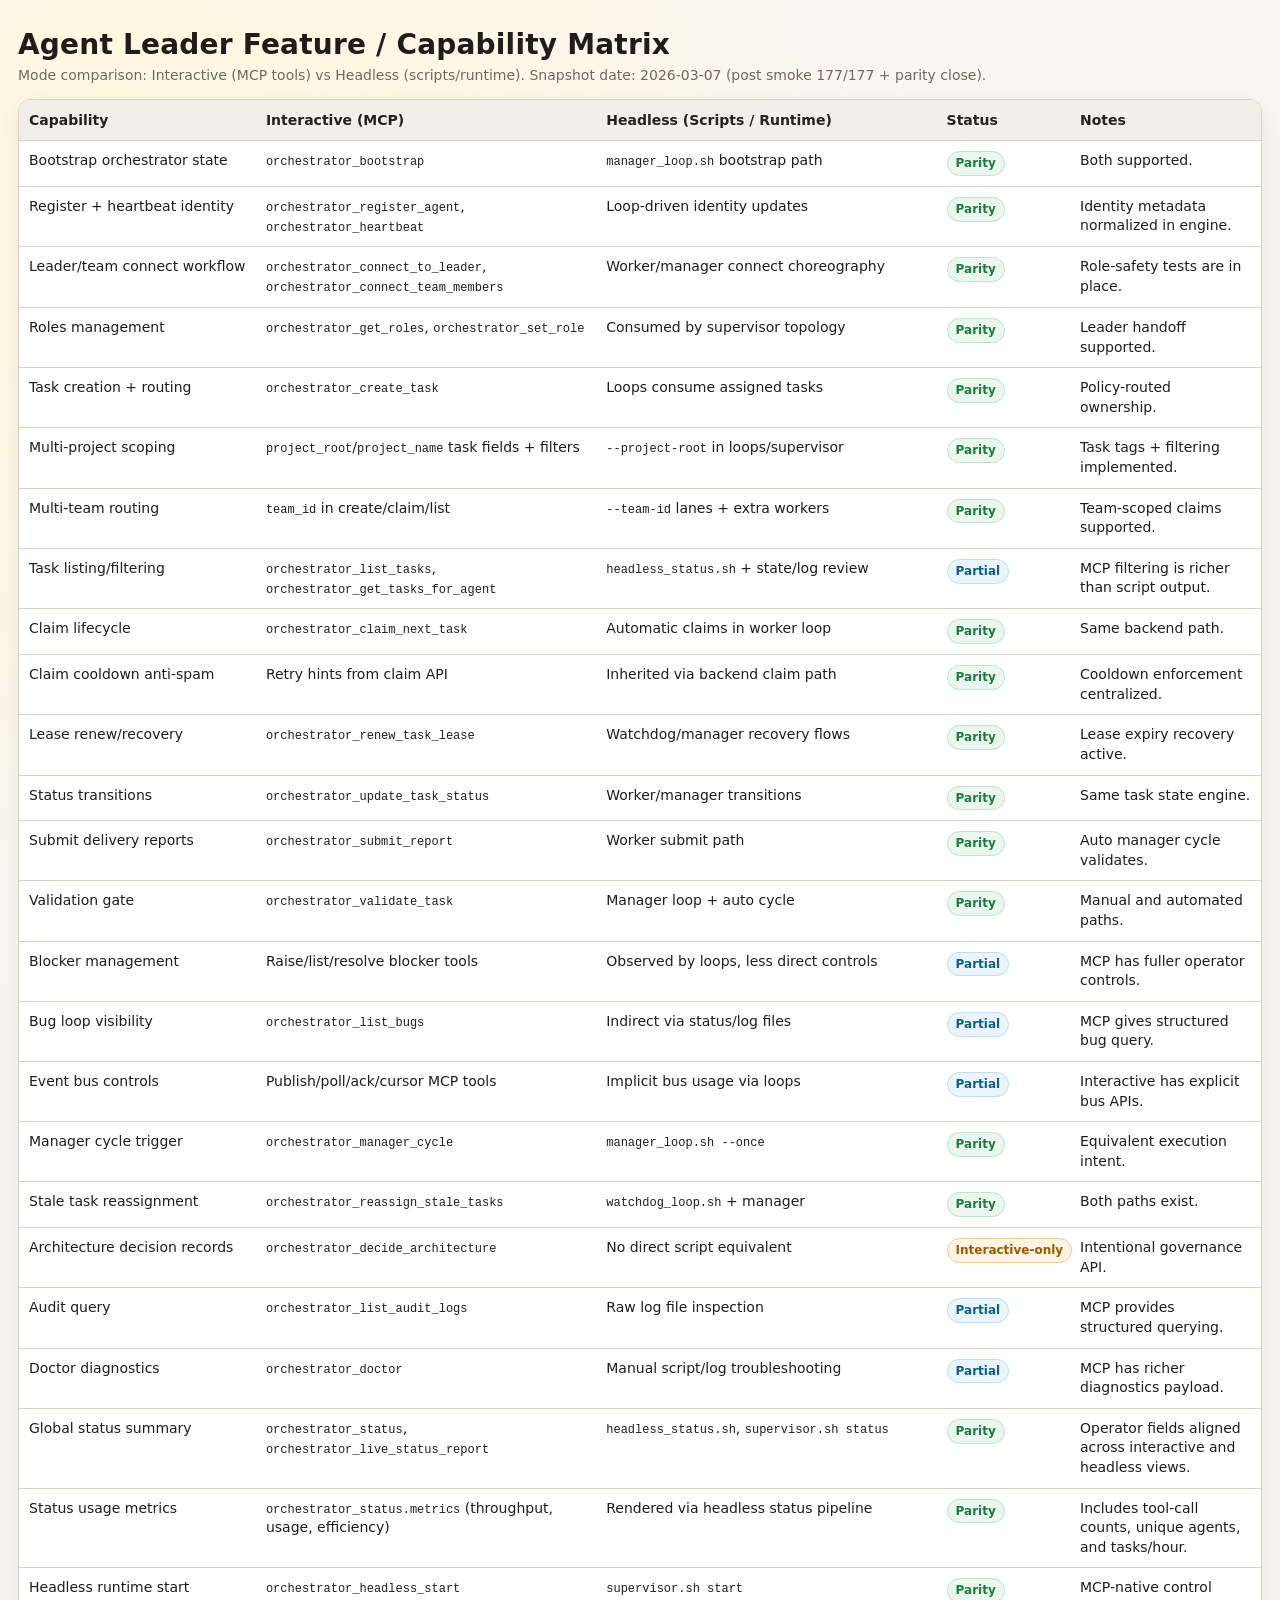
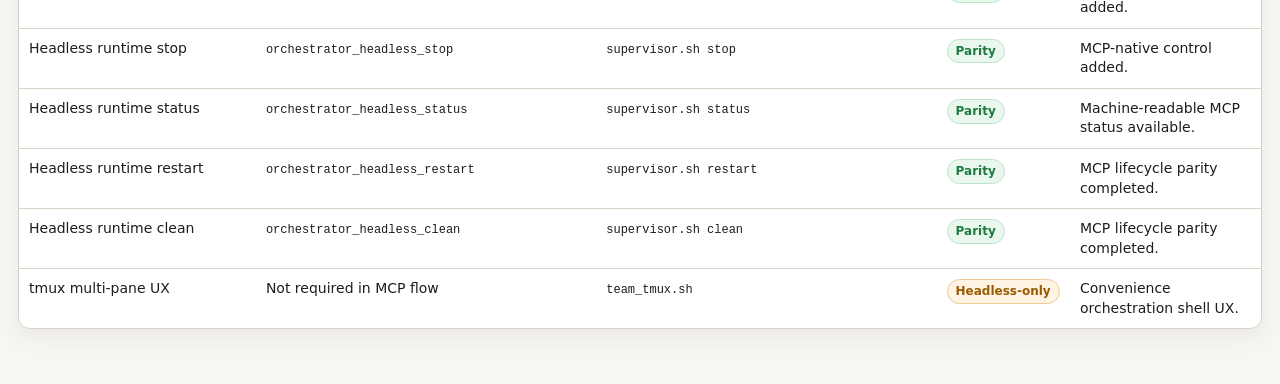
==== docs/capability-matrix.html @ 92a0e6e8 "docs: refresh capability matrix with final parity and metrics status" ====
<!doctype html>
<html lang="en">
<head>
  <meta charset="utf-8" />
  <meta name="viewport" content="width=device-width, initial-scale=1" />
  <title>Agent Leader Capability Matrix</title>
  <style>
    :root {
      --bg: #f7f6f2;
      --panel: #ffffff;
      --ink: #1e1d1a;
      --muted: #6f6a5f;
      --line: #d8d2c6;
      --ok: #1f7a3e;
      --warn: #9a5a00;
      --partial: #0b5f8a;
      --interactive: #1e3a8a;
      --headless: #7c2d12;
    }
    body {
      margin: 0;
      font-family: "IBM Plex Sans", "Segoe UI", system-ui, sans-serif;
      color: var(--ink);
      background: radial-gradient(circle at 10% 10%, #fff8dd 0%, var(--bg) 40%), var(--bg);
    }
    .wrap {
      max-width: 1400px;
      margin: 28px auto;
      padding: 0 18px 28px;
    }
    h1 {
      margin: 0 0 6px;
      font-size: 28px;
      letter-spacing: 0.2px;
    }
    .meta {
      color: var(--muted);
      margin-bottom: 16px;
      font-size: 14px;
    }
    .card {
      background: var(--panel);
      border: 1px solid var(--line);
      border-radius: 12px;
      overflow: hidden;
      box-shadow: 0 8px 24px rgba(0,0,0,0.06);
    }
    table {
      width: 100%;
      border-collapse: collapse;
      table-layout: fixed;
      font-size: 14px;
    }
    thead th {
      text-align: left;
      background: #f2efe8;
      color: #222;
      border-bottom: 1px solid var(--line);
      padding: 12px 10px;
      position: sticky;
      top: 0;
      z-index: 1;
    }
    tbody td {
      border-top: 1px solid var(--line);
      vertical-align: top;
      padding: 10px;
      line-height: 1.4;
    }
    tbody tr:hover { background: #faf8f3; }
    .w-cap { width: 19%; }
    .w-int { width: 28%; }
    .w-head { width: 28%; }
    .w-status { width: 10%; }
    .w-notes { width: 15%; }
    .tag {
      display: inline-block;
      padding: 3px 8px;
      border-radius: 999px;
      font-weight: 600;
      font-size: 12px;
      border: 1px solid transparent;
      white-space: nowrap;
    }
    .t-parity { color: var(--ok); border-color: #bde3c9; background: #eaf7ef; }
    .t-partial { color: var(--partial); border-color: #b9dff3; background: #eaf5fb; }
    .t-io { color: var(--warn); border-color: #efc996; background: #fff3e3; }
    code { font-family: "IBM Plex Mono", ui-monospace, SFMono-Regular, Menlo, monospace; font-size: 12px; }
  </style>
</head>
<body>
  <div class="wrap">
    <h1>Agent Leader Feature / Capability Matrix</h1>
    <div class="meta">Mode comparison: Interactive (MCP tools) vs Headless (scripts/runtime). Snapshot date: 2026-03-07 (post smoke 177/177 + parity close).</div>

    <div class="card">
      <table>
        <thead>
          <tr>
            <th class="w-cap">Capability</th>
            <th class="w-int">Interactive (MCP)</th>
            <th class="w-head">Headless (Scripts / Runtime)</th>
            <th class="w-status">Status</th>
            <th class="w-notes">Notes</th>
          </tr>
        </thead>
        <tbody>
          <tr><td>Bootstrap orchestrator state</td><td><code>orchestrator_bootstrap</code></td><td><code>manager_loop.sh</code> bootstrap path</td><td><span class="tag t-parity">Parity</span></td><td>Both supported.</td></tr>
          <tr><td>Register + heartbeat identity</td><td><code>orchestrator_register_agent</code>, <code>orchestrator_heartbeat</code></td><td>Loop-driven identity updates</td><td><span class="tag t-parity">Parity</span></td><td>Identity metadata normalized in engine.</td></tr>
          <tr><td>Leader/team connect workflow</td><td><code>orchestrator_connect_to_leader</code>, <code>orchestrator_connect_team_members</code></td><td>Worker/manager connect choreography</td><td><span class="tag t-parity">Parity</span></td><td>Role-safety tests are in place.</td></tr>
          <tr><td>Roles management</td><td><code>orchestrator_get_roles</code>, <code>orchestrator_set_role</code></td><td>Consumed by supervisor topology</td><td><span class="tag t-parity">Parity</span></td><td>Leader handoff supported.</td></tr>
          <tr><td>Task creation + routing</td><td><code>orchestrator_create_task</code></td><td>Loops consume assigned tasks</td><td><span class="tag t-parity">Parity</span></td><td>Policy-routed ownership.</td></tr>
          <tr><td>Multi-project scoping</td><td><code>project_root</code>/<code>project_name</code> task fields + filters</td><td><code>--project-root</code> in loops/supervisor</td><td><span class="tag t-parity">Parity</span></td><td>Task tags + filtering implemented.</td></tr>
          <tr><td>Multi-team routing</td><td><code>team_id</code> in create/claim/list</td><td><code>--team-id</code> lanes + extra workers</td><td><span class="tag t-parity">Parity</span></td><td>Team-scoped claims supported.</td></tr>
          <tr><td>Task listing/filtering</td><td><code>orchestrator_list_tasks</code>, <code>orchestrator_get_tasks_for_agent</code></td><td><code>headless_status.sh</code> + state/log review</td><td><span class="tag t-partial">Partial</span></td><td>MCP filtering is richer than script output.</td></tr>
          <tr><td>Claim lifecycle</td><td><code>orchestrator_claim_next_task</code></td><td>Automatic claims in worker loop</td><td><span class="tag t-parity">Parity</span></td><td>Same backend path.</td></tr>
          <tr><td>Claim cooldown anti-spam</td><td>Retry hints from claim API</td><td>Inherited via backend claim path</td><td><span class="tag t-parity">Parity</span></td><td>Cooldown enforcement centralized.</td></tr>
          <tr><td>Lease renew/recovery</td><td><code>orchestrator_renew_task_lease</code></td><td>Watchdog/manager recovery flows</td><td><span class="tag t-parity">Parity</span></td><td>Lease expiry recovery active.</td></tr>
          <tr><td>Status transitions</td><td><code>orchestrator_update_task_status</code></td><td>Worker/manager transitions</td><td><span class="tag t-parity">Parity</span></td><td>Same task state engine.</td></tr>
          <tr><td>Submit delivery reports</td><td><code>orchestrator_submit_report</code></td><td>Worker submit path</td><td><span class="tag t-parity">Parity</span></td><td>Auto manager cycle validates.</td></tr>
          <tr><td>Validation gate</td><td><code>orchestrator_validate_task</code></td><td>Manager loop + auto cycle</td><td><span class="tag t-parity">Parity</span></td><td>Manual and automated paths.</td></tr>
          <tr><td>Blocker management</td><td>Raise/list/resolve blocker tools</td><td>Observed by loops, less direct controls</td><td><span class="tag t-partial">Partial</span></td><td>MCP has fuller operator controls.</td></tr>
          <tr><td>Bug loop visibility</td><td><code>orchestrator_list_bugs</code></td><td>Indirect via status/log files</td><td><span class="tag t-partial">Partial</span></td><td>MCP gives structured bug query.</td></tr>
          <tr><td>Event bus controls</td><td>Publish/poll/ack/cursor MCP tools</td><td>Implicit bus usage via loops</td><td><span class="tag t-partial">Partial</span></td><td>Interactive has explicit bus APIs.</td></tr>
          <tr><td>Manager cycle trigger</td><td><code>orchestrator_manager_cycle</code></td><td><code>manager_loop.sh --once</code></td><td><span class="tag t-parity">Parity</span></td><td>Equivalent execution intent.</td></tr>
          <tr><td>Stale task reassignment</td><td><code>orchestrator_reassign_stale_tasks</code></td><td><code>watchdog_loop.sh</code> + manager</td><td><span class="tag t-parity">Parity</span></td><td>Both paths exist.</td></tr>
          <tr><td>Architecture decision records</td><td><code>orchestrator_decide_architecture</code></td><td>No direct script equivalent</td><td><span class="tag t-io">Interactive-only</span></td><td>Intentional governance API.</td></tr>
          <tr><td>Audit query</td><td><code>orchestrator_list_audit_logs</code></td><td>Raw log file inspection</td><td><span class="tag t-partial">Partial</span></td><td>MCP provides structured querying.</td></tr>
          <tr><td>Doctor diagnostics</td><td><code>orchestrator_doctor</code></td><td>Manual script/log troubleshooting</td><td><span class="tag t-partial">Partial</span></td><td>MCP has richer diagnostics payload.</td></tr>
          <tr><td>Global status summary</td><td><code>orchestrator_status</code>, <code>orchestrator_live_status_report</code></td><td><code>headless_status.sh</code>, <code>supervisor.sh status</code></td><td><span class="tag t-parity">Parity</span></td><td>Operator fields aligned across interactive and headless views.</td></tr>
          <tr><td>Status usage metrics</td><td><code>orchestrator_status.metrics</code> (throughput, usage, efficiency)</td><td>Rendered via headless status pipeline</td><td><span class="tag t-parity">Parity</span></td><td>Includes tool-call counts, unique agents, and tasks/hour.</td></tr>
          <tr><td>Headless runtime start</td><td><code>orchestrator_headless_start</code></td><td><code>supervisor.sh start</code></td><td><span class="tag t-parity">Parity</span></td><td>MCP-native control added.</td></tr>
          <tr><td>Headless runtime stop</td><td><code>orchestrator_headless_stop</code></td><td><code>supervisor.sh stop</code></td><td><span class="tag t-parity">Parity</span></td><td>MCP-native control added.</td></tr>
          <tr><td>Headless runtime status</td><td><code>orchestrator_headless_status</code></td><td><code>supervisor.sh status</code></td><td><span class="tag t-parity">Parity</span></td><td>Machine-readable MCP status available.</td></tr>
          <tr><td>Headless runtime restart</td><td><code>orchestrator_headless_restart</code></td><td><code>supervisor.sh restart</code></td><td><span class="tag t-parity">Parity</span></td><td>MCP lifecycle parity completed.</td></tr>
          <tr><td>Headless runtime clean</td><td><code>orchestrator_headless_clean</code></td><td><code>supervisor.sh clean</code></td><td><span class="tag t-parity">Parity</span></td><td>MCP lifecycle parity completed.</td></tr>
          <tr><td>tmux multi-pane UX</td><td>Not required in MCP flow</td><td><code>team_tmux.sh</code></td><td><span class="tag t-io">Headless-only</span></td><td>Convenience orchestration shell UX.</td></tr>
        </tbody>
      </table>
    </div>
  </div>
</body>
</html>
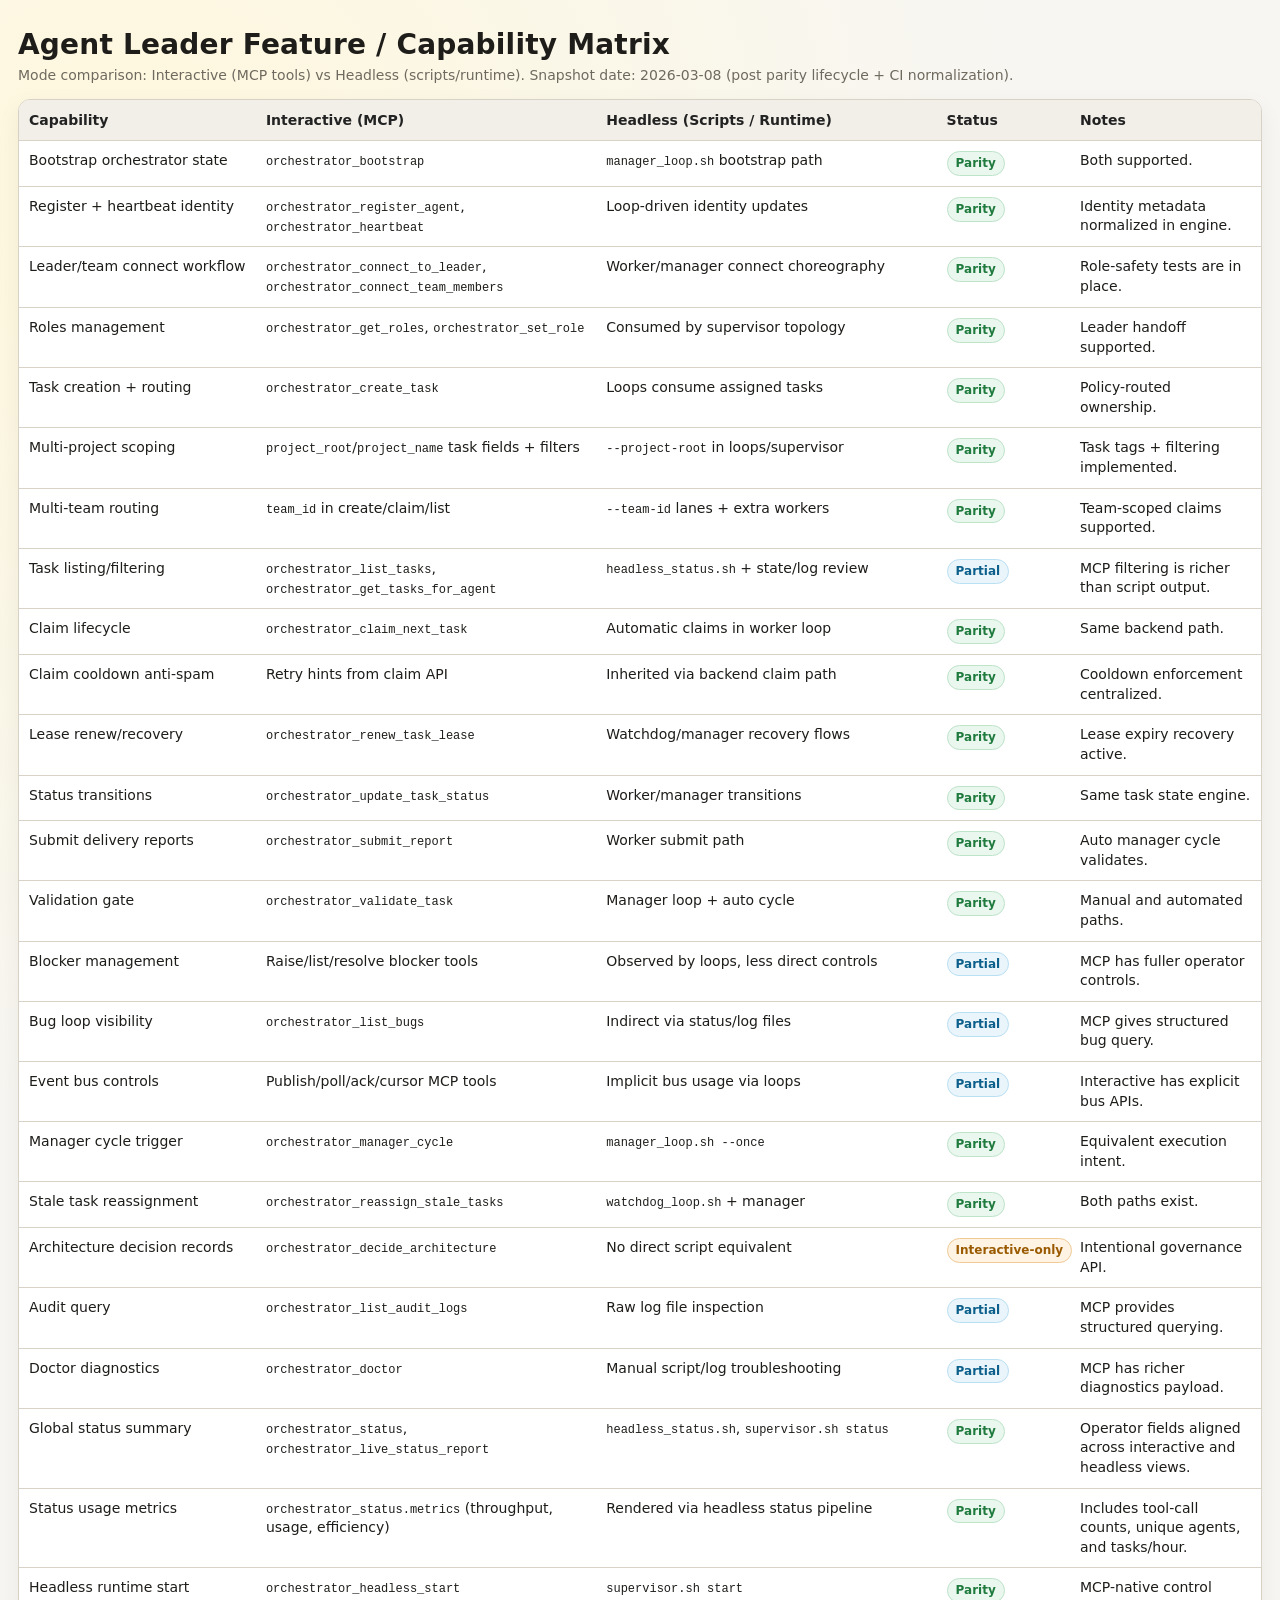
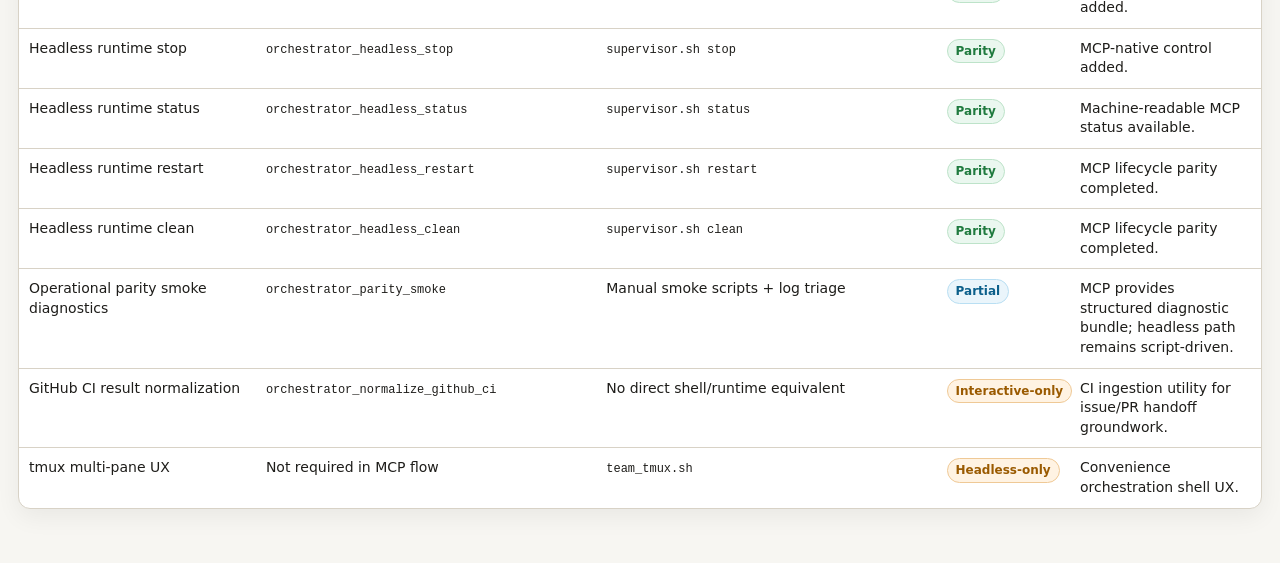
==== commit 97c20117: "docs: complete capability matrix with parity smoke and CI tool" ====
--- a/docs/capability-matrix.html
+++ b/docs/capability-matrix.html
@@ -91,7 +91,7 @@
 <body>
   <div class="wrap">
     <h1>Agent Leader Feature / Capability Matrix</h1>
-    <div class="meta">Mode comparison: Interactive (MCP tools) vs Headless (scripts/runtime). Snapshot date: 2026-03-07 (post smoke 177/177 + parity close).</div>
+    <div class="meta">Mode comparison: Interactive (MCP tools) vs Headless (scripts/runtime). Snapshot date: 2026-03-08 (post parity lifecycle + CI normalization).</div>
 
     <div class="card">
       <table>
@@ -134,6 +134,8 @@
           <tr><td>Headless runtime status</td><td><code>orchestrator_headless_status</code></td><td><code>supervisor.sh status</code></td><td><span class="tag t-parity">Parity</span></td><td>Machine-readable MCP status available.</td></tr>
           <tr><td>Headless runtime restart</td><td><code>orchestrator_headless_restart</code></td><td><code>supervisor.sh restart</code></td><td><span class="tag t-parity">Parity</span></td><td>MCP lifecycle parity completed.</td></tr>
           <tr><td>Headless runtime clean</td><td><code>orchestrator_headless_clean</code></td><td><code>supervisor.sh clean</code></td><td><span class="tag t-parity">Parity</span></td><td>MCP lifecycle parity completed.</td></tr>
+          <tr><td>Operational parity smoke diagnostics</td><td><code>orchestrator_parity_smoke</code></td><td>Manual smoke scripts + log triage</td><td><span class="tag t-partial">Partial</span></td><td>MCP provides structured diagnostic bundle; headless path remains script-driven.</td></tr>
+          <tr><td>GitHub CI result normalization</td><td><code>orchestrator_normalize_github_ci</code></td><td>No direct shell/runtime equivalent</td><td><span class="tag t-io">Interactive-only</span></td><td>CI ingestion utility for issue/PR handoff groundwork.</td></tr>
           <tr><td>tmux multi-pane UX</td><td>Not required in MCP flow</td><td><code>team_tmux.sh</code></td><td><span class="tag t-io">Headless-only</span></td><td>Convenience orchestration shell UX.</td></tr>
         </tbody>
       </table>
